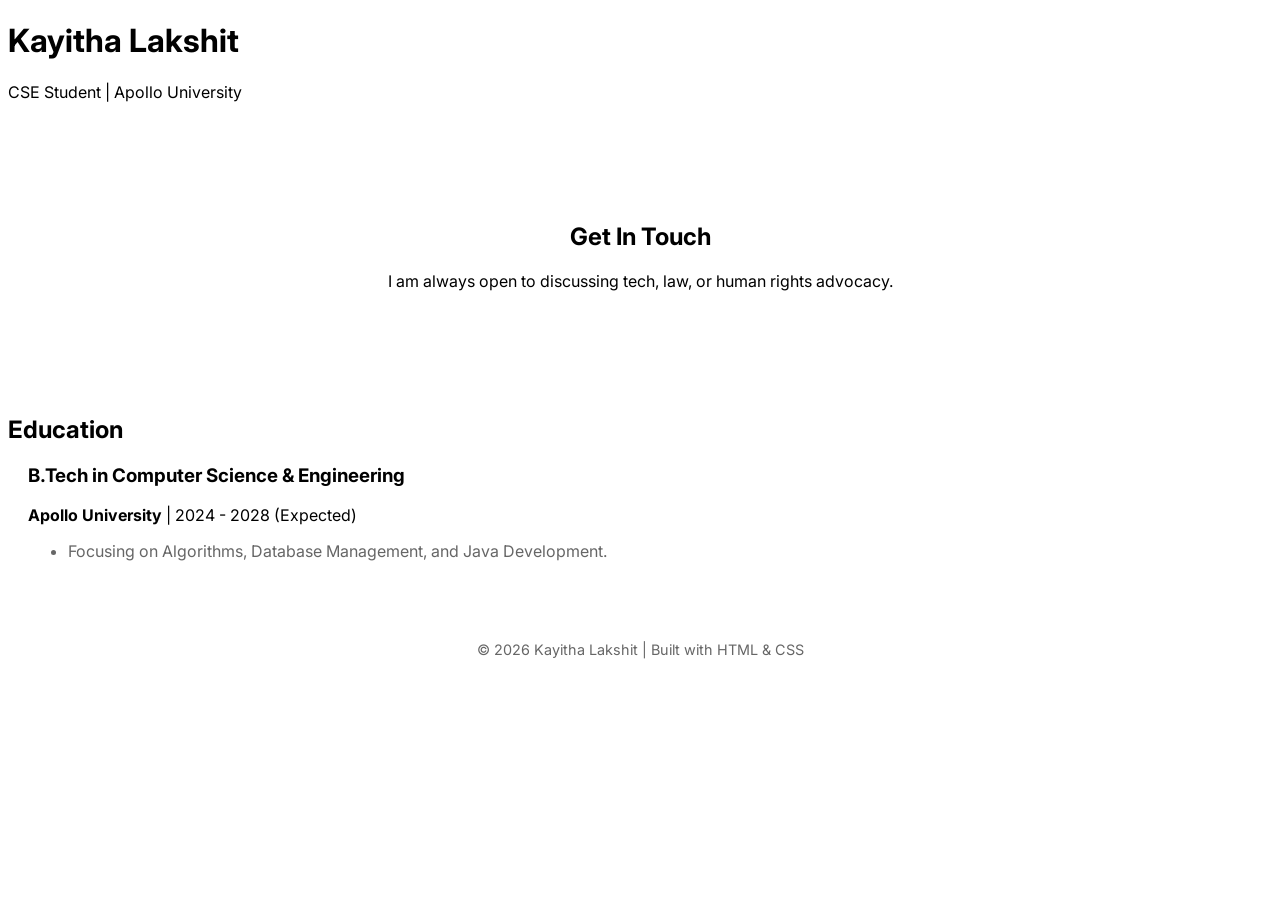
==== index.html @ 427dd407 "Add files via upload" ====
<!DOCTYPE html>
<html lang="en">
<head>
    <meta charset="UTF-8">
    <meta name="viewport" content="width=device-width, initial-scale=1.0">
    <title>Portfolio | Kayitha Lakshit</title>
    <link rel="stylesheet" href="style.css">
</head>
<body>
    <header>
        <h1>Kayitha Lakshit</h1>
        <p>CSE Student | Apollo University</p>
    </header>
    <link href="https://fonts.googleapis.com/css2?family=Inter:wght@400;700&display=swap" rel="stylesheet">
<section id="contact">
    <h2>Get In Touch</h2>
    <p>I am always open to discussing tech, law, or human rights advocacy.</p>
    <div class="contact-links">
        <a href="mailto:kayithalakshit@gmail.com" class="contact-btn">Email Me</a>
        <a href="https://github.com" target="_blank" class="contact-btn">GitHub</a>
    </div>
</section>
<section id="education">
    <h2>Education</h2>
    <div class="edu-item">
        <h3>B.Tech in Computer Science & Engineering</h3>
        <p><strong>Apollo University</strong> | 2024 - 2028 (Expected)</p>
        <ul>
            <li>Focusing on Algorithms, Database Management, and Java Development.</li>
        </ul>
    </div>
</section>

<footer>
    <p>&copy; 2026 Kayitha Lakshit | Built with HTML & CSS</p>
</footer>
</body>
</html>
---- style.css ----
body {
    font-family: 'Inter', sans-serif;
    /* ... keep your other body styles ... */
}
.edu-item {
    border-left: 3px solid var(--accent);
    padding-left: 20px;
    margin: 20px 0;
}

.edu-item ul {
    margin-top: 10px;
    color: #666;
}
#contact {
    text-align: center;
    margin-top: 60px;
    padding: 40px 0;
}

.contact-links {
    margin-top: 20px;
}

.contact-btn {
    display: inline-block;
    background: var(--accent);
    color: white;
    padding: 12px 25px;
    text-decoration: none;
    border-radius: 8px;
    margin: 0 10px;
    font-weight: bold;
    transition: opacity 0.2s;
}

.contact-btn:hover {
    opacity: 0.8;
}

footer {
    text-align: center;
    font-size: 0.9rem;
    color: #666;
    margin-top: 80px;
    padding-bottom: 20px;
}
/* This triggers when the screen is smaller than 600px (Phones) */
@media (max-width: 600px) {
    body {
        margin: 20px auto;
        padding: 0 15px;
    }

    .skills-grid {
        justify-content: center;
    }

    h1 {
        font-size: 1.8rem;
    }

    .contact-btn {
        display: block; /* Stacks buttons on top of each other */
        margin: 10px 0;
    }
}
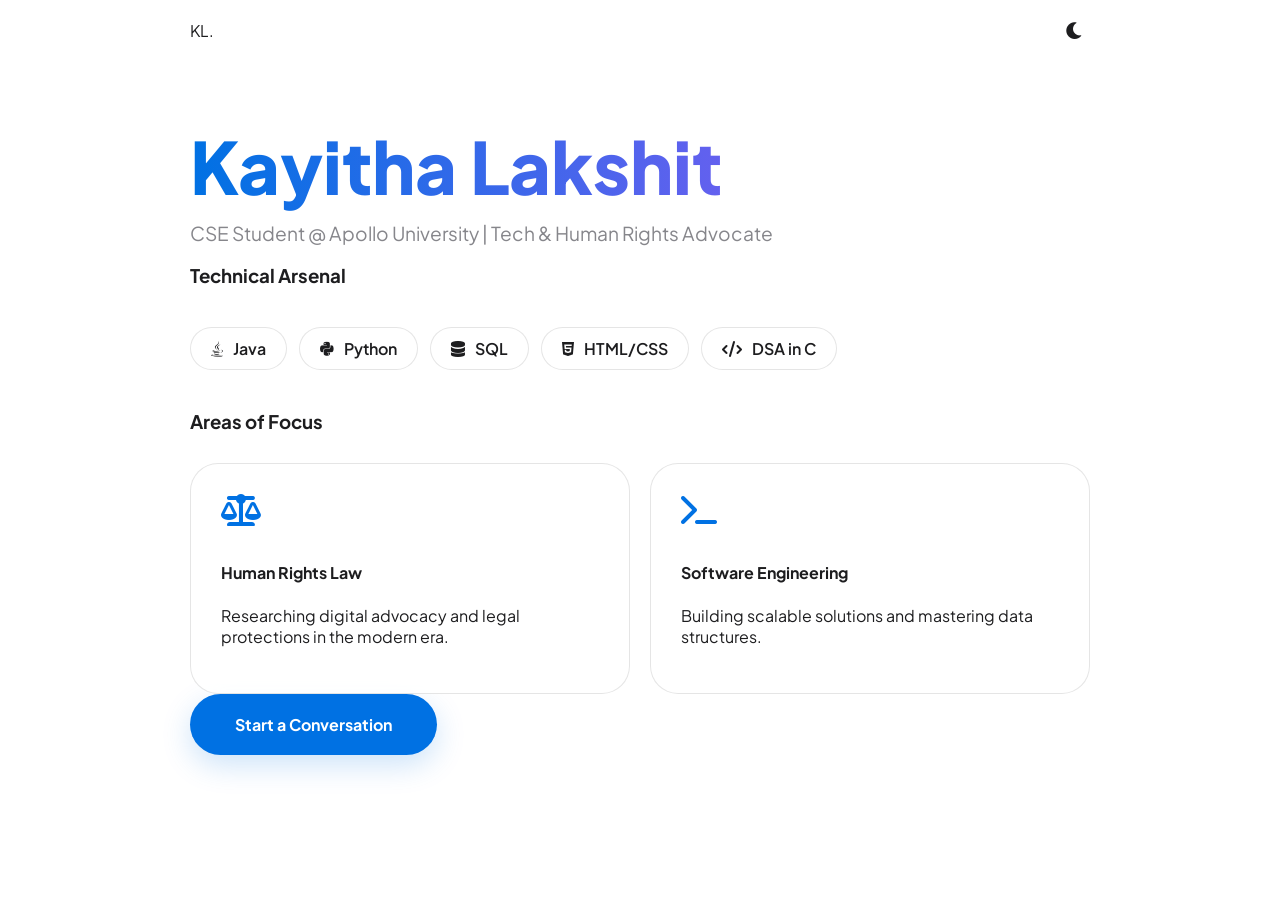
==== commit 98292c93: "Add files via upload" ====
--- a/index.html
+++ b/index.html
@@ -3,36 +3,58 @@
 <head>
     <meta charset="UTF-8">
     <meta name="viewport" content="width=device-width, initial-scale=1.0">
-    <title>Portfolio | Kayitha Lakshit</title>
+    <title>Lakshit | Portfolio</title>
+    <link href="https://fonts.googleapis.com/css2?family=Plus+Jakarta+Sans:wght@300;400;700&display=swap" rel="stylesheet">
+    <link rel="stylesheet" href="https://cdnjs.cloudflare.com/ajax/libs/font-awesome/6.0.0/css/all.min.css">
     <link rel="stylesheet" href="style.css">
 </head>
 <body>
-    <header>
-        <h1>Kayitha Lakshit</h1>
-        <p>CSE Student | Apollo University</p>
-    </header>
-    <link href="https://fonts.googleapis.com/css2?family=Inter:wght@400;700&display=swap" rel="stylesheet">
-<section id="contact">
-    <h2>Get In Touch</h2>
-    <p>I am always open to discussing tech, law, or human rights advocacy.</p>
-    <div class="contact-links">
-        <a href="mailto:kayithalakshit@gmail.com" class="contact-btn">Email Me</a>
-        <a href="https://github.com" target="_blank" class="contact-btn">GitHub</a>
-    </div>
-</section>
-<section id="education">
-    <h2>Education</h2>
-    <div class="edu-item">
-        <h3>B.Tech in Computer Science & Engineering</h3>
-        <p><strong>Apollo University</strong> | 2024 - 2028 (Expected)</p>
-        <ul>
-            <li>Focusing on Algorithms, Database Management, and Java Development.</li>
-        </ul>
-    </div>
-</section>
 
-<footer>
-    <p>&copy; 2026 Kayitha Lakshit | Built with HTML & CSS</p>
-</footer>
+    <nav>
+        <div class="nav-content">
+            <span class="logo">KL.</span>
+            <button id="theme-toggle"><i class="fas fa-moon"></i></button>
+        </div>
+    </nav>
+
+    <main class="container">
+        <section id="hero">
+            <h1 class="gradient-text">Kayitha Lakshit</h1>
+            <p class="subtitle">CSE Student @ Apollo University | Tech & Human Rights Advocate</p>
+        </section>
+
+        <section id="skills">
+            <h3>Technical Arsenal</h3>
+            <div class="skills-grid">
+                <div class="skill-pill"><i class="fab fa-java"></i> Java</div>
+                <div class="skill-pill"><i class="fab fa-python"></i> Python</div>
+                <div class="skill-pill"><i class="fas fa-database"></i> SQL</div>
+                <div class="skill-pill"><i class="fab fa-html5"></i> HTML/CSS</div>
+                <div class="skill-pill"><i class="fas fa-code"></i> DSA in C</div>
+            </div>
+        </section>
+
+        <section id="featured">
+            <h3>Areas of Focus</h3>
+            <div class="grid">
+                <div class="glass-card">
+                    <i class="fas fa-scale-balanced icon"></i>
+                    <h4>Human Rights Law</h4>
+                    <p>Researching digital advocacy and legal protections in the modern era.</p>
+                </div>
+                <div class="glass-card">
+                    <i class="fas fa-terminal icon"></i>
+                    <h4>Software Engineering</h4>
+                    <p>Building scalable solutions and mastering data structures.</p>
+                </div>
+            </div>
+        </section>
+
+        <section id="contact">
+            <a href="mailto:kayithalakshit@gmail.com" class="main-btn">Start a Conversation</a>
+        </section>
+    </main>
+
+    <script src="script.js"></script>
 </body>
 </html>
--- a/style.css
+++ b/style.css
@@ -1,67 +1,80 @@
-body {
-    font-family: 'Inter', sans-serif;
-    /* ... keep your other body styles ... */
-}
-.edu-item {
-    border-left: 3px solid var(--accent);
-    padding-left: 20px;
-    margin: 20px 0;
+:root {
+    --bg: #ffffff;
+    --text: #1d1d1f;
+    --accent: #0071e3;
+    --card-bg: rgba(255, 255, 255, 0.7);
+    --glass-border: rgba(0, 0, 0, 0.1);
 }
 
-.edu-item ul {
-    margin-top: 10px;
-    color: #666;
-}
-#contact {
-    text-align: center;
-    margin-top: 60px;
-    padding: 40px 0;
+.dark-theme {
+    --bg: #000000;
+    --text: #f5f5f7;
+    --accent: #2997ff;
+    --card-bg: rgba(28, 28, 30, 0.7);
+    --glass-border: rgba(255, 255, 255, 0.1);
 }
 
-.contact-links {
-    margin-top: 20px;
+body {
+    background-color: var(--bg);
+    color: var(--text);
+    font-family: 'Plus Jakarta Sans', sans-serif;
+    margin: 0;
+    transition: all 0.4s ease;
 }
 
-.contact-btn {
-    display: inline-block;
+.container { max-width: 900px; margin: 0 auto; padding: 120px 20px; }
+
+.gradient-text {
+    font-size: clamp(2.5rem, 8vw, 4.5rem);
+    font-weight: 800;
+    background: linear-gradient(to right, var(--accent), #a855f7);
+    -webkit-background-clip: text;
+    -webkit-text-fill-color: transparent;
+    margin: 0;
+}
+
+.subtitle { font-size: 1.2rem; color: #86868b; margin-top: 10px; }
+
+.grid { display: grid; grid-template-columns: repeat(auto-fit, minmax(300px, 1fr)); gap: 20px; margin-top: 30px; }
+
+.glass-card {
+    background: var(--card-bg);
+    backdrop-filter: blur(15px);
+    border: 1px solid var(--glass-border);
+    padding: 30px;
+    border-radius: 28px;
+    transition: transform 0.3s ease;
+}
+
+.glass-card:hover { transform: translateY(-8px); }
+
+.icon { font-size: 2rem; color: var(--accent); margin-bottom: 15px; }
+
+.skills-grid { display: flex; flex-wrap: wrap; gap: 12px; margin: 40px 0; }
+
+.skill-pill {
+    padding: 10px 20px;
+    background: var(--card-bg);
+    border: 1px solid var(--glass-border);
+    border-radius: 100px;
+    font-weight: 600;
+    display: flex;
+    align-items: center;
+    gap: 10px;
+}
+
+nav { position: fixed; top: 0; width: 100%; z-index: 1000; backdrop-filter: blur(10px); }
+.nav-content { max-width: 900px; margin: 0 auto; padding: 20px; display: flex; justify-content: space-between; }
+
+#theme-toggle { background: none; border: none; cursor: pointer; color: var(--text); font-size: 1.2rem; }
+
+.main-btn {
     background: var(--accent);
     color: white;
-    padding: 12px 25px;
+    padding: 20px 45px;
+    border-radius: 100px;
     text-decoration: none;
-    border-radius: 8px;
-    margin: 0 10px;
-    font-weight: bold;
-    transition: opacity 0.2s;
-}
-
-.contact-btn:hover {
-    opacity: 0.8;
-}
-
-footer {
-    text-align: center;
-    font-size: 0.9rem;
-    color: #666;
-    margin-top: 80px;
-    padding-bottom: 20px;
-}
-/* This triggers when the screen is smaller than 600px (Phones) */
-@media (max-width: 600px) {
-    body {
-        margin: 20px auto;
-        padding: 0 15px;
-    }
-
-    .skills-grid {
-        justify-content: center;
-    }
-
-    h1 {
-        font-size: 1.8rem;
-    }
-
-    .contact-btn {
-        display: block; /* Stacks buttons on top of each other */
-        margin: 10px 0;
-    }
+    font-weight: 700;
+    display: inline-block;
+    box-shadow: 0 10px 30px rgba(0, 113, 227, 0.2);
 }
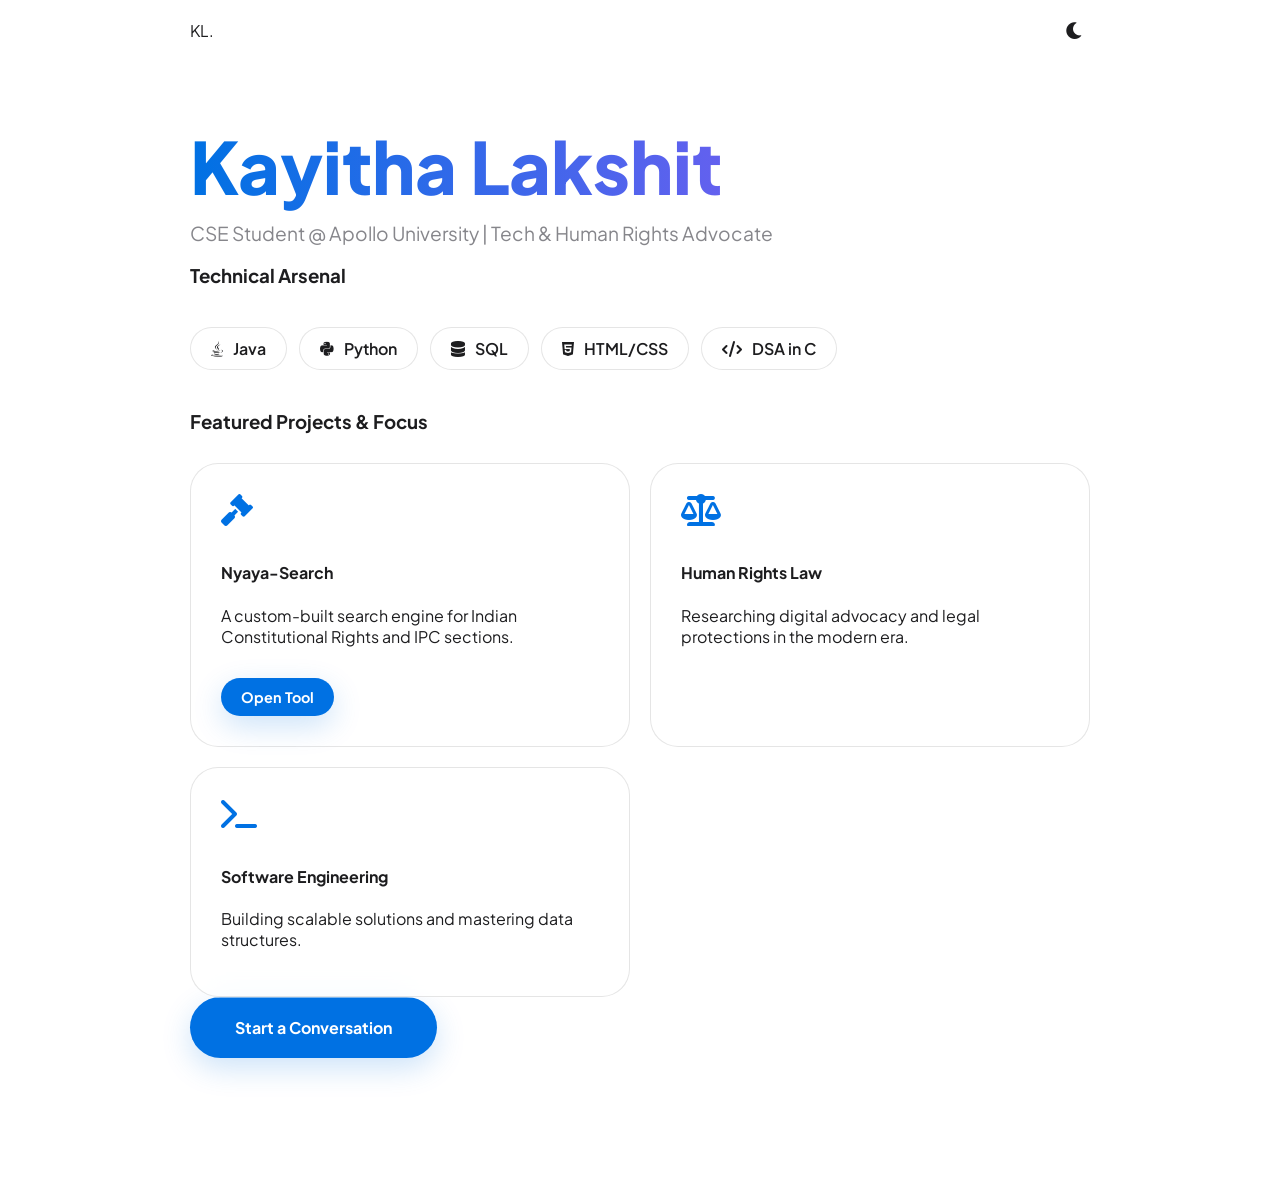
==== commit 4888f433: "Add files via upload" ====
--- a/index.html
+++ b/index.html
@@ -35,20 +35,28 @@
         </section>
 
         <section id="featured">
-            <h3>Areas of Focus</h3>
-            <div class="grid">
-                <div class="glass-card">
-                    <i class="fas fa-scale-balanced icon"></i>
-                    <h4>Human Rights Law</h4>
-                    <p>Researching digital advocacy and legal protections in the modern era.</p>
-                </div>
-                <div class="glass-card">
-                    <i class="fas fa-terminal icon"></i>
-                    <h4>Software Engineering</h4>
-                    <p>Building scalable solutions and mastering data structures.</p>
-                </div>
-            </div>
-        </section>
+    <h3>Featured Projects & Focus</h3>
+    <div class="grid">
+        <div class="glass-card">
+            <i class="fas fa-gavel icon"></i>
+            <h4>Nyaya-Search</h4>
+            <p>A custom-built search engine for Indian Constitutional Rights and IPC sections.</p>
+            <a href="legal.html" class="main-btn" style="padding: 10px 20px; margin-top: 15px; font-size: 0.9rem;">Open Tool</a>
+        </div>
+
+        <div class="glass-card">
+            <i class="fas fa-scale-balanced icon"></i>
+            <h4>Human Rights Law</h4>
+            <p>Researching digital advocacy and legal protections in the modern era.</p>
+        </div>
+
+        <div class="glass-card">
+            <i class="fas fa-terminal icon"></i>
+            <h4>Software Engineering</h4>
+            <p>Building scalable solutions and mastering data structures.</p>
+        </div>
+    </div>
+</section>
 
         <section id="contact">
             <a href="mailto:kayithalakshit@gmail.com" class="main-btn">Start a Conversation</a>
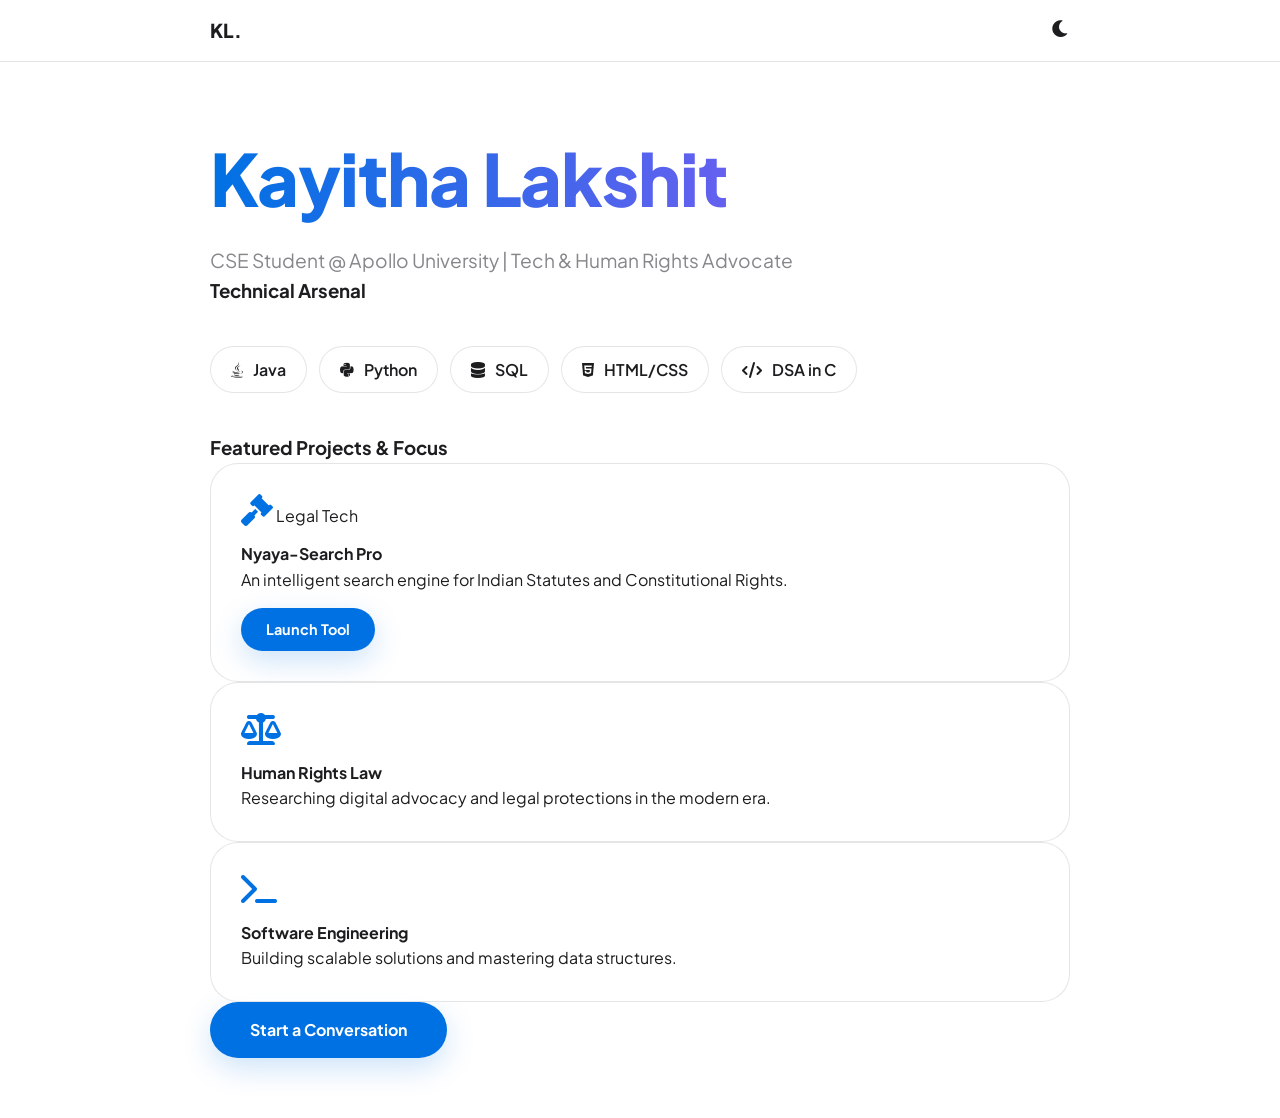
==== commit 345ac625: "Add files via upload" ====
--- a/index.html
+++ b/index.html
@@ -36,14 +36,14 @@
 
         <section id="featured">
     <h3>Featured Projects & Focus</h3>
-    <div class="grid">
+    
         <div class="glass-card">
-            <i class="fas fa-gavel icon"></i>
-            <h4>Nyaya-Search</h4>
-            <p>A custom-built search engine for Indian Constitutional Rights and IPC sections.</p>
-            <a href="legal.html" class="main-btn" style="padding: 10px 20px; margin-top: 15px; font-size: 0.9rem;">Open Tool</a>
-        </div>
-
+    <i class="fas fa-gavel icon"></i>
+    <span class="category-tag">Legal Tech</span>
+    <h4>Nyaya-Search Pro</h4>
+    <p>An intelligent search engine for Indian Statutes and Constitutional Rights.</p>
+    <a href="legal.html" class="main-btn" style="padding: 10px 25px; margin-top: 15px; font-size: 0.9rem;">Launch Tool</a>
+</div>
         <div class="glass-card">
             <i class="fas fa-scale-balanced icon"></i>
             <h4>Human Rights Law</h4>
--- a/style.css
+++ b/style.css
@@ -1,3 +1,10 @@
+/* 1. Global Reset & Base Styles */
+* {
+    box-sizing: border-box;
+    margin: 0;
+    padding: 0;
+}
+
 :root {
     --bg: #ffffff;
     --text: #1d1d1f;
@@ -18,39 +25,135 @@
     background-color: var(--bg);
     color: var(--text);
     font-family: 'Plus Jakarta Sans', sans-serif;
-    margin: 0;
-    transition: all 0.4s ease;
-}
-
-.container { max-width: 900px; margin: 0 auto; padding: 120px 20px; }
-
+    line-height: 1.6;
+    transition: background-color 0.4s ease, color 0.4s ease;
+    overflow-x: hidden; /* Prevents accidental side-scrolling */
+}
+
+/* 2. Layout & Containers */
+.container { 
+    max-width: 900px; 
+    margin: 0 auto; 
+    padding: 120px 20px 60px 20px; 
+}
+
+/* 3. Navigation */
+nav { 
+    position: fixed; 
+    top: 0; 
+    width: 100%; 
+    z-index: 1000; 
+    backdrop-filter: blur(15px); 
+    -webkit-backdrop-filter: blur(15px); /* Safari support */
+    border-bottom: 1px solid var(--glass-border);
+}
+
+.nav-content { 
+    max-width: 900px; 
+    margin: 0 auto; 
+    padding: 15px 20px; 
+    display: flex; 
+    justify-content: space-between; 
+    align-items: center;
+}
+
+.logo {
+    font-weight: 800;
+    font-size: 1.2rem;
+    color: var(--text);
+}
+
+#theme-toggle { 
+    background: none; 
+    border: none; 
+    cursor: pointer; 
+    color: var(--text); 
+    font-size: 1.2rem; 
+    transition: transform 0.3s ease;
+}
+
+#theme-toggle:hover { transform: scale(1.1); }
+
+/* 4. Typography */
 .gradient-text {
     font-size: clamp(2.5rem, 8vw, 4.5rem);
     font-weight: 800;
     background: linear-gradient(to right, var(--accent), #a855f7);
     -webkit-background-clip: text;
+    background-clip: text;
     -webkit-text-fill-color: transparent;
     margin: 0;
-}
-
-.subtitle { font-size: 1.2rem; color: #86868b; margin-top: 10px; }
-
-.grid { display: grid; grid-template-columns: repeat(auto-fit, minmax(300px, 1fr)); gap: 20px; margin-top: 30px; }
+    letter-spacing: -1px;
+}
+
+.subtitle { 
+    font-size: 1.2rem; 
+    color: #86868b; 
+    margin-top: 10px; 
+}
+
+/* 5. Components & Grid */
+.grid { 
+    display: grid; 
+    grid-template-columns: repeat(auto-fit, minmax(300px, 1fr)); 
+    gap: 20px; 
+    margin-top: 30px; 
+}
 
 .glass-card {
     background: var(--card-bg);
     backdrop-filter: blur(15px);
+    -webkit-backdrop-filter: blur(15px);
     border: 1px solid var(--glass-border);
     padding: 30px;
     border-radius: 28px;
-    transition: transform 0.3s ease;
-}
-
-.glass-card:hover { transform: translateY(-8px); }
+    transition: transform 0.3s ease, box-shadow 0.3s ease;
+}
+
+.glass-card:hover { 
+    transform: translateY(-8px); 
+    box-shadow: 0 15px 30px rgba(0,0,0,0.1);
+}
 
 .icon { font-size: 2rem; color: var(--accent); margin-bottom: 15px; }
 
-.skills-grid { display: flex; flex-wrap: wrap; gap: 12px; margin: 40px 0; }
+/* 6. Search Box UI (Nyaya-Search Specific) */
+.search-box {
+    display: flex;
+    gap: 12px;
+    margin: 30px 0;
+}
+
+#legal-input {
+    flex: 1;
+    padding: 15px 25px;
+    border-radius: 100px;
+    border: 1px solid var(--glass-border);
+    background: var(--card-bg);
+    color: var(--text);
+    font-size: 1rem;
+    outline: none;
+}
+
+#legal-input:focus { border-color: var(--accent); }
+
+.search-box button {
+    background: var(--accent);
+    color: white;
+    border: none;
+    padding: 15px 30px;
+    border-radius: 100px;
+    cursor: pointer;
+    font-weight: bold;
+}
+
+/* 7. Skills Section */
+.skills-grid { 
+    display: flex; 
+    flex-wrap: wrap; 
+    gap: 12px; 
+    margin: 40px 0; 
+}
 
 .skill-pill {
     padding: 10px 20px;
@@ -63,18 +166,56 @@
     gap: 10px;
 }
 
-nav { position: fixed; top: 0; width: 100%; z-index: 1000; backdrop-filter: blur(10px); }
-.nav-content { max-width: 900px; margin: 0 auto; padding: 20px; display: flex; justify-content: space-between; }
-
-#theme-toggle { background: none; border: none; cursor: pointer; color: var(--text); font-size: 1.2rem; }
-
 .main-btn {
     background: var(--accent);
-    color: white;
-    padding: 20px 45px;
+    color: white !important;
+    padding: 15px 40px;
     border-radius: 100px;
     text-decoration: none;
     font-weight: 700;
     display: inline-block;
     box-shadow: 0 10px 30px rgba(0, 113, 227, 0.2);
+    transition: transform 0.3s ease;
+}
+
+.main-btn:hover { transform: scale(1.05); }
+
+/* --- 8. MOBILE OPTIMIZATIONS --- */
+@media (max-width: 600px) {
+    .container {
+        padding: 100px 15px 40px 15px;
+    }
+
+    .gradient-text {
+        font-size: 2.2rem;
+        line-height: 1.1;
+    }
+
+    .search-box {
+        flex-direction: column;
+        gap: 10px;
+    }
+
+    #legal-input, .search-box button {
+        width: 100%;
+        border-radius: 15px;
+    }
+
+    .grid {
+        grid-template-columns: 1fr !important;
+        gap: 15px;
+    }
+
+    .glass-card {
+        padding: 20px;
+    }
+
+    .skills-grid {
+        justify-content: center;
+    }
+
+    .skill-pill {
+        font-size: 0.8rem;
+        padding: 8px 15px;
+    }
 }
